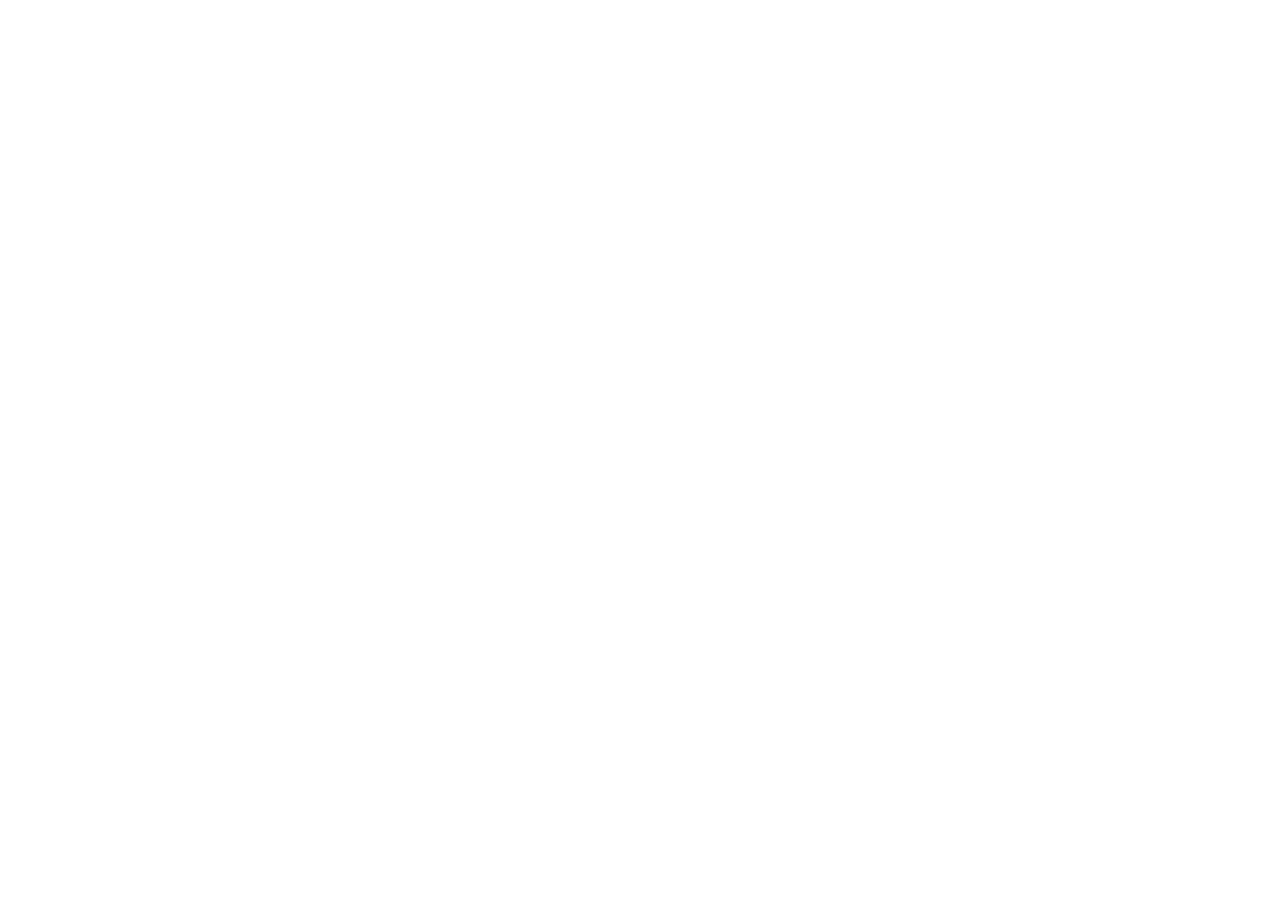
==== portfolio.html @ 0b8829f9 "Initial commit" ====
<!DOCTYPE html>
<html lang="en">
<head>
    <meta charset="UTF-8">
    <meta name="viewport" content="width=device-width, initial-scale=1.0">
    <title>Document</title>
</head>
<body>
    
</body>
</html>
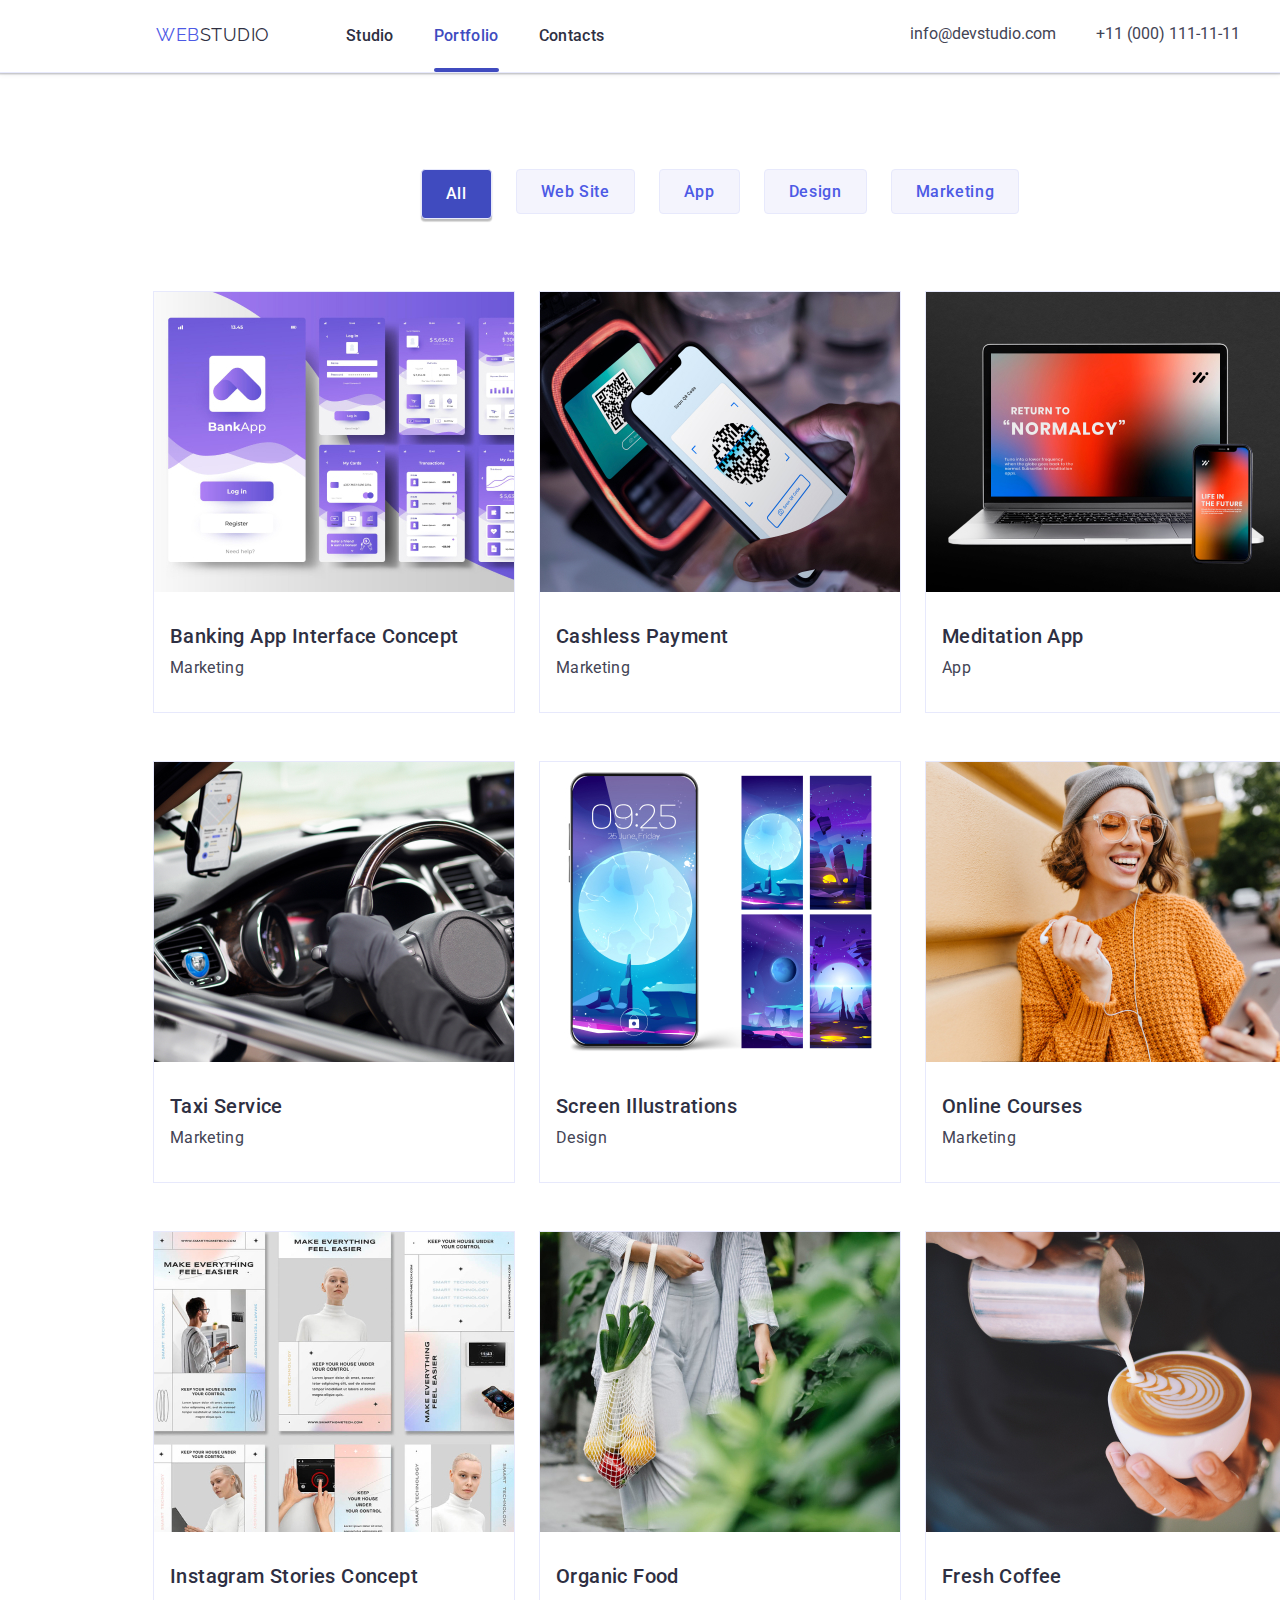
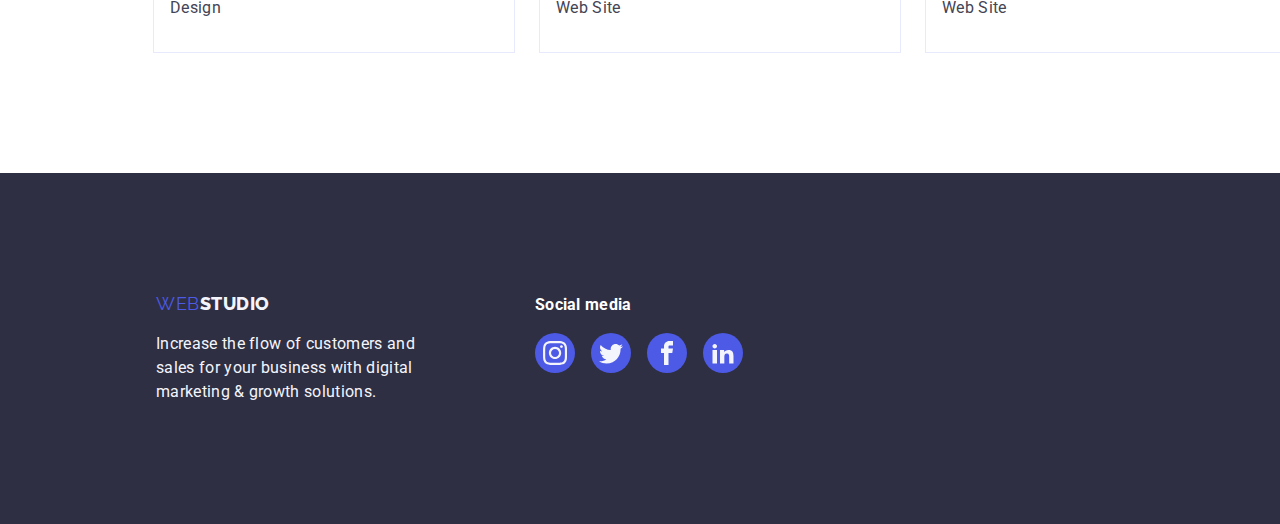
==== commit cd188d11: "update" ====
--- a/portfolio.html
+++ b/portfolio.html
@@ -1,11 +1,189 @@
 <!DOCTYPE html>
 <html lang="en">
+
 <head>
     <meta charset="UTF-8">
     <meta name="viewport" content="width=device-width, initial-scale=1.0">
-    <title>Document</title>
+    <meta http-equiv="x-ua-compatible" content="ie=edge">
+    <link rel="preconnect" href="https://fonts.googleapis.com">
+    <link rel="preconnect" href="https://fonts.gstatic.com" crossorigin>
+    <link
+        href="https://fonts.googleapis.com/css2?family=Raleway:wght@800&family=Roboto:wght@400;500;700;900&display=swap"
+        rel="stylesheet">
+    <link rel="stylesheet" href="node_modules/modern-normalize/modern-normalize.css">
+    <link rel="stylesheet" href="./css/styles.css" />
+    <title>Web Studio</title>
 </head>
+
 <body>
-    
+    <!-- header -->
+    <header class="header">
+        <div class="main-header-container container">
+            <nav class="navigation">
+                <a class="iris-logo" href="index.html">WEB<span class="header-text-logo-studio">STUDIO</span></a>
+                <ul class="nav-list">
+                    <li class="nav-list-item">
+                        <a class="nav-list-item-link" href="index.html">Studio</a>
+                    </li>
+
+                    <li class="nav-list-item">
+                        <a class="nav-list-item-link nav-active" href="./portfolio.html">Portfolio</a>
+                    </li>
+
+                    <li class="nav-list-item">
+                        <a class="nav-list-item-link" href="#footer">Contacts</a>
+                    </li>
+                </ul>
+            </nav>
+            <address class="address">
+                <ul class="header-address">
+                    <li class="header-address-item">
+                        <a class="header-address-link" href="mail:info@devstudio.com">info@devstudio.com</a>
+                    </li>
+
+                    <li class="header-address-item">
+                        <a class="header-address-link" href="tel:+11(000)111-11-11">+11 (000) 111-11-11</a>
+                    </li>
+                </ul>
+            </address>
+        </div>
+    </header>
+
+    <!-- main -->
+    <main>
+        <section class="fltr-btn section">
+            <div class="container btn-container">
+                <ul class="fltr-btn-list">
+                    <li class="fltr-btn-list-item"><button class="fltr-btn-item active" type="button">All</button></li>
+                    <li class="fltr-btn-list-item"><button class="fltr-btn-item" type="button">Web Site</button></li>
+                    <li class="fltr-btn-list-item"><button class="fltr-btn-item" type="button">App</button></li>
+                    <li class="fltr-btn-list-item"><button class="fltr-btn-item" type="button">Design</button></li>
+                    <li class="fltr-btn-list-item"><button class="fltr-btn-item" type="button">Marketing</button></li>
+                </ul>
+            </div>
+        </section>
+
+        <section class="card-feature-section">
+            <div class="container card-container">
+                <ul class="card-list">
+                    <li class="card-list-item">
+                        <img class="card-list-img" src="images1/port-image/p-img-1.jpg" alt="banking app" width="360" />
+                        <div class="card-content">
+                            <h3 class="card-list-item-title">Banking App Interface Concept</h3>
+                            <p class="class-card-designation">Marketing</p>
+                        </div>
+                    </li>
+
+                    <li class="card-list-item">
+                        <img class="card-list-img" src="images1/port-image/p-img-2.jpg" alt="banking app" width="360" />
+                        <div class="card-content">
+                            <h3 class="card-list-item-title">Cashless Payment</h3>
+                            <p class="class-card-designation">Marketing</p>
+                        </div>
+                    </li>
+
+                    <li class="card-list-item">
+                        <img class="card-list-img" src="images1/port-image/p-img-3.jpg" alt="banking app" width="360" />
+                        <div class="card-content">
+                            <h3 class="card-list-item-title">Meditation App</h3>
+                            <p class="class-card-designation">App</p>
+                        </div>
+                    </li>
+
+                    <li class="card-list-item">
+                        <img class="card-list-img" src="images1/port-image/p-img-4.jpg" alt="banking app" width="360" />
+                        <div class="card-content">
+                            <h3 class="card-list-item-title">Taxi Service</h3>
+                            <p class="class-card-designation">Marketing</p>
+                        </div>
+                    </li>
+
+                    <li class="card-list-item">
+                        <img class="card-list-img" src="images1/port-image/p-img-5.jpg" alt="banking app" width="360" />
+                        <div class="card-content">
+                            <h3 class="card-list-item-title">Screen Illustrations</h3>
+                            <p class="class-card-designation">Design</p>
+                        </div>
+                    </li>
+
+                    <li class="card-list-item">
+                        <img class="card-list-img" src="images1/port-image/p-img-6.jpg" alt="banking app" width="360" />
+                        <div class="card-content">
+                            <h3 class="card-list-item-title">Online Courses</h3>
+                            <p class="class-card-designation">Marketing</p>
+                        </div>
+                    </li>
+
+                    <li class="card-list-item">
+                        <img class="card-list-img" src="images1/port-image/p-img-7.jpg" alt="banking app" width="360" />
+                        <div class="card-content">
+                            <h3 class="card-list-item-title">Instagram Stories Concept</h3>
+                            <p class="class-card-designation">Design</p>
+                        </div>
+                    </li>
+
+                    <li class="card-list-item">
+                        <img class="card-list-img" src="images1/port-image/p-img-8.jpg" alt="banking app" width="360" />
+                        <div class="card-content">
+                            <h3 class="card-list-item-title">Organic Food</h3>
+                            <p class="class-card-designation">Web Site</p>
+                        </div>
+                    </li>
+
+                    <li class="card-list-item">
+                        <img class="card-list-img" src="images1/port-image/p-img-9.jpg" alt="banking app" width="360" />
+                        <div class="card-content">
+                            <h3 class="card-list-item-title">Fresh Coffee</h3>
+                            <p class="class-card-designation">Web Site</p>
+                        </div>
+                    </li>
+                </ul>
+            </div>
+        </section>
+    </main>
+
+    <footer class="footer">
+        <div class="footer-container container">
+            <div>
+                <a class="iris-logo" href="#header">WEB<span class="footer-text-logo-studio">STUDIO</span></a>
+                <p class="footer-text">Increase the flow of customers and <br>sales for your business with
+                    digital<br>marketing & growth solutions.</p>
+            </div>
+            <div>
+                <h2 class="social-media-title">Social media</h2>
+                <ul class="footer-social-media-list">
+                    <li class="footer-social-media-item">
+                        <a class="footer-social-media-link" href="#">
+                            <svg class="footer-social-media-icon icon-instagram">
+                                <use href="./images1/icons.svg#instagram-2"></use>
+                            </svg>
+                        </a>
+                    </li>
+                    <li class="footer-social-media-item">
+                        <a class="footer-social-media-link" href="#">
+                            <svg class="footer-social-media-icon icon-twitter">
+                                <use href="./images1/icons.svg#twitter"></use>
+                            </svg>
+                        </a>
+                    </li>
+                    <li class="footer-social-media-item">
+                        <a class="footer-social-media-link" href="#">
+                            <svg class="footer-social-media-icon icon-facebook">
+                                <use href="./images1/icons.svg#facebook"></use>
+                            </svg>
+                        </a>
+                    </li>
+                    <li class="footer-social-media-item">
+                        <a class="footer-social-media-link" href="#">
+                            <svg class="footer-social-media-icon icon-linkedin">
+                                <use href="./images1/icons.svg#linkedin2"></use>
+                            </svg>
+                        </a>
+                    </li>
+                </ul>
+            </div>
+        </div>
+    </footer>
 </body>
+
 </html>--- a/css/styles.css
+++ b/css/styles.css
@@ -0,0 +1,547 @@
+* {
+   margin: 0;
+   padding: 0;
+   box-sizing: border-box;
+}
+
+body {
+   font-family: "Roboto", sans-serif;
+}
+
+:root {
+   --IRIS: #4D5AE5;
+   --OCEAN: #404BBF;
+   --NAVY-BLUE: #2E2F42;
+   --SLATE: #434455;
+   --LIGHT-SLATE: #8E8F99;
+   --CORNFLOWER: #E7E9FC;
+   --CLOUD: #F4F4FD;
+   --NAVY-BLUE-modal: rgba(46, 47, 66, 0.40);
+   --GREY: rgba(46, 47, 66, 0.70);
+   --WHITE: #fff;
+   --DAIRY: #FCFCFC;
+   --GREEN: #31D0AA;
+}
+
+/* General Styles */
+ul {
+   list-style-type: none;
+}
+
+a {
+   text-decoration: none;
+}
+
+.iris-logo {
+   color: var(--IRIS);
+   font-family: Raleway;
+   font-size: 18px;
+   line-height: 1.17;
+   letter-spacing: 0.54px;
+   text-transform: uppercase;
+}
+
+.title {
+   color: var(--NAVY-BLUE);
+   text-align: center;
+   font-size: 36px;
+   font-weight: 700;
+   line-height: 1.11;
+   letter-spacing: 0.72px;
+   text-transform: capitalize;
+   margin-bottom: 72px;
+}
+
+.section {
+   padding: 120px 0;
+}
+
+.container {
+   width: 1440px;
+   margin: auto;
+}
+
+img {
+   display: block;
+   max-width: 100%;
+   height: auto;
+}
+
+button {
+   font-family: inherit;
+   cursor: pointer;
+   border: unset;
+   outline: none;
+}
+
+/* End of General Styles */
+
+/* Header & Top Nav */
+.header {
+   padding: 24px 0;
+   border-bottom: 1px solid var(--CORNFLOWER, #E7E9FC);
+   background: var(--WHITE, #FFF);
+   box-shadow: 0px 1px 6px 0px rgba(46, 47, 66, 0.08), 0px 1px 1px 0px rgba(46, 47, 66, 0.16), 0px 2px 1px 0px rgba(46, 47, 66, 0.08);
+}
+
+.header-text-logo-studio {
+   color: var(--NAVY-BLUE)
+}
+
+.main-header-container {
+   display: flex;
+   justify-content: space-between;
+   padding-left: 156px;
+   padding-right: 200px;
+}
+
+nav {
+   display: flex;
+   gap: 76px;
+}
+
+.nav-list {
+   display: flex;
+   gap: 40px;
+}
+
+.nav-list-item-link {
+   text-decoration: none;
+   color: var(--NAVY-BLUE);
+   font-size: 16px;
+   font-weight: 500;
+   line-height: 1.5;
+   letter-spacing: 0.32px;
+   position: relative;
+}
+
+.nav-active {
+   color: var(--OCEAN);
+}
+
+.nav-list-item-link:hover,
+.nav-list-item-link:focus {
+   color: var(--OCEAN);
+}
+
+.nav-list-item-link::after {
+   content: '';
+   height: 4px;
+   background: var(--OCEAN);
+   position: absolute;
+   left: 0;
+   bottom: -27px;
+   border-radius: 2px;
+}
+
+.nav-list-item-link:hover::after {
+   width: 100%;
+}
+
+.nav-active::after {
+   content: '';
+   height: 4px;
+   background-color: var(--OCEAN);
+   position: absolute;
+   left: 0;
+   bottom: -27px;
+   border-radius: 2px;
+   width: 100%;
+}
+
+address {
+   font-style: normal;
+}
+
+.header-address {
+   display: inline-flex;
+   gap: 40px;
+}
+
+.header-address-link {
+   color: var(--SLATE);
+}
+
+.header-address a:hover,
+.header-address a:focus {
+   color: var(--OCEAN);
+}
+
+/* End of Header & Top Nav  */
+
+/* Hero Section */
+.hero-section {
+   background: linear-gradient(rgba(46, 47, 66, 0.70), rgba(46, 47, 66, 0.70)),
+      url(/images1/people-office.jpg);
+   padding: 188px 0;
+   background-repeat: round;
+   text-align: center;
+}
+
+.hero-title {
+   font-size: 56px;
+   font-weight: 700;
+   line-height: 1.07;
+   letter-spacing: 1.12px;
+   margin-bottom: 48px;
+   color: var(--WHITE);
+}
+
+.btn {
+   color: var(--WHITE);
+   background-color: var(--IRIS);
+   border: unset;
+   border-radius: 4px;
+   font-family: "Roboto";
+   font-size: 16px;
+   font-style: normal;
+   font-weight: 500;
+   line-height: 1.5;
+   padding: 16px 32px;
+   text-transform: capitalize;
+   cursor: pointer;
+}
+
+.btn:hover {
+   background-color: var(--OCEAN);
+}
+
+/* End of Hero Section */
+
+/* Advantage Section */
+.adv-section {
+   display: flex;
+   padding-top: 120px;
+    
+}
+
+.adv-list {
+   display: flex;
+   gap: 24px;
+   justify-content: center;
+}
+
+.adv-item {
+   display: inline-block;
+
+}
+
+.adv-icon {
+   width: 264px;
+   height: 112px;
+   padding: 24px 100px;
+   margin-bottom: 8px;
+   background-color: var(--CLOUD);
+   border-radius: 4px;
+}
+
+.adv-title {
+   color: var(--NAVY-BLUE);
+   font-size: 20px;
+   font-style: normal;
+   font-weight: 500;
+   line-height: 1.2;
+   letter-spacing: 0.4px;
+   margin-bottom: 8px;
+}
+
+.adv-description {
+   color: var(--SLATE);
+   font-size: 16px;
+   font-weight: 400;
+   line-height: 1.5;
+   letter-spacing: 0.32px;
+}
+
+/* End of Advantage Section */
+
+/* What Are We Doing Section */
+.what-are-we-doing-list {
+   display: flex;
+   justify-content: center;
+   gap: 24px;
+}
+
+/* End of What Are We Doing Section */
+
+/* Our Team Section */
+.our-team-section {
+   background-color: var(--CLOUD);
+}
+
+.our-team-list {
+   display: flex;
+   gap: 24px;
+   justify-content: center;
+}
+
+.our-team-item {
+   display: inline-block;
+   border-radius: 0px 0px 4px 4px;
+   background-color: var(--WHITE);
+   box-shadow: 0px 1px 3px rgba(0, 0, 0, 0.12), 0px 1px 1px rgba(0, 0, 0, 0.14), 0px 2px 1px rgba(0, 0, 0, 0.2);
+   height: 428px;
+}
+
+.our-team-item-container {
+   padding: 32px 0px;
+}
+
+.our-team-name {
+   font-size: 20px;
+   font-weight: 500;
+   line-height: 1.2;
+   letter-spacing: 0.4px;
+   color: var(--NAVY-BLUE);
+   text-align: center;
+   margin-bottom: 8px;
+}
+
+.our-team-position {
+   color: var(--SLATE);
+   text-align: center;
+   font-size: 16px;
+   line-height: 1.5;
+   letter-spacing: 0.32px;
+}
+
+.social-media-list {
+   display: flex;
+   justify-content: center;
+   align-items: center;
+   gap: 24px;
+   padding: 8px 0px 32px 0px;
+    
+}
+
+.social-media-link {
+   border-radius: 50%;
+   background-color: var(--IRIS);
+   padding: 12px;
+   display: flex;
+    
+}
+
+.social-media-icon {
+   display: flex;
+   justify-content: center;
+   width: 16px;
+   height: 16px;
+   fill: var(--CLOUD);
+}
+
+
+.social-media-link:hover,
+.social-media-link:focus {
+   background-color: var(--GREEN);
+}
+
+/* End of Our Team Section */
+
+/* Customer Section */
+.customer-section {
+   padding: 120px 0px;
+}
+
+.customer-title {
+   color: var(--NAVY-BLUE);
+   font-size: 36px;
+   line-height: 2.5;
+   letter-spacing: 0.72px;
+   text-transform: capitalize;
+}
+
+.customer-list {
+   display: flex;
+   gap: 24px;
+   justify-content: center;
+}
+
+.customer-list-item {
+   transition: border-color 250ms cubic-bezier(0.4, 0, 0.2, 1),
+      color 250ms cubic-bezier(0.4, 0, 0.2, 1);
+}
+
+.customer-list-item-link {
+   display: flex;
+   border-radius: 4px;
+   border: 1px solid var(--LIGHT-SLATE);
+   padding: 16px 32px;
+   justify-content: center;
+   align-items: center;
+   color: var(--LIGHT-SLATE);
+   transition: border-color 250ms cubic-bezier(0.4, 0, 0.2, 1),
+      color 250ms cubic-bezier(0.4, 0, 0.2, 1);
+}
+
+.customer-icon-svg {
+   width: 104px;
+   height: 56px;
+   display: flex;
+   fill: currentColor;
+}
+
+.customer-list-item-link:hover,
+.customer-list-item-link:focus {
+   border-color: var(--OCEAN);
+   color: var(--OCEAN);
+}
+
+/* Footer */
+.footer-container {
+   display: flex;
+   column-gap: 120px;
+}
+
+.footer {
+   background: var(--NAVY-BLUE);
+   padding: 120px 0;
+   padding-left: 156px;
+}
+
+.footer-text-logo-studio {
+   color: var(--CLOUD);
+   font-family: Raleway;
+   font-size: 18px;
+   font-weight: 800;
+   line-height: 1.17;
+   letter-spacing: 0.54px;
+   text-transform: uppercase;
+}
+
+.footer-text {
+   color: var(--CLOUD);
+   font-size: 16px;
+   line-height: 1.5;
+   letter-spacing: 0.32px;
+   margin-top: 17.5px;
+}
+
+.social-media-title {
+   font-size: 16px;
+   margin-bottom: 16px;
+   color: #fff;
+   line-height: 1.5;
+   letter-spacing: 0.32px;
+}
+
+.footer-social-media-list {
+   display: flex;
+   justify-content: center;
+   flex-wrap: wrap;
+   column-gap: 16px;
+}
+
+.footer-social-media-link {
+   display: flex;
+   background-color: var(--IRIS);
+   border-radius: 50%;
+   padding: 8px;
+   align-items: center;
+   fill: currentColor;
+}
+
+.footer-social-media-icon {
+   width: 24px;
+   height: 24px;
+   color: var(--CLOUD);
+}
+
+.footer-social-media-link:hover,
+.footer-social-media-link:focus {
+   background-color: var(--GREEN);
+}
+
+
+/* End of Footer */
+
+
+/* PORTFOLIO.HTML */
+
+/* filter */
+.fltr-btn {
+   padding: 96px 0px 72px 0px;
+}
+
+.fltr-btn-list {
+   display: flex;
+   justify-content: center;
+   gap: 24px;
+}
+
+.fltr-btn-item {
+   background-color: var(--CLOUD);
+   color: var(--IRIS);
+   border-radius: 4px;
+   border: 1px solid var(--CORNFLOWER);
+   text-align: center;
+   font-size: 16px;
+   font-weight: 500;
+   padding: 12px 24px;
+   letter-spacing: 0.64px;
+}
+
+.fltr-btn-item.active {
+   border-radius: 4px;
+   background: var(--OCEAN);
+   box-shadow: 0px 2px 2px 0px rgba(0, 0, 0, 0.12), 0px 2px 1px 0px rgba(0, 0, 0, 0.08), 0px 3px 1px 0px rgba(0, 0, 0, 0.10);
+   color: var(--CORNFLOWER);
+   color: var(--WHITE);
+   text-align: center;
+   font-size: 16px;
+   font-weight: 500;
+   line-height: 1.5;
+   letter-spacing: 0.64px;
+   padding: 12px 24px;
+}
+
+.fltr-btn-list button:hover {
+   color: var(--WHITE);
+   background-color: var(--OCEAN);
+   box-shadow: 0px 2px 2px 0px rgba(0, 0, 0, 0.12), 0px 2px 1px 0px rgba(0, 0, 0, 0.08), 0px 3px 1px 0px rgba(0, 0, 0, 0.10);
+}
+
+/* Card Section */
+
+.card-feature-section {
+   padding-bottom: 120px;
+}
+
+.card-list {
+   display: flex;
+   justify-content: center;
+   flex-wrap: wrap;
+   column-gap: 24px;
+   row-gap: 48px;
+}
+
+.card-list-item {
+   display: inline-block;
+   border: 1px solid var(--CORNFLOWER);
+   background-color: var(--WHITE);
+}
+
+.card-content {
+   padding: 32px 16px;
+}
+
+.card-list-item-title {
+   color: var(--NAVY-BLUE);
+   font-family: Roboto;
+   font-size: 20px;
+   font-style: normal;
+   font-weight: 500;
+   line-height: 1.2;
+   letter-spacing: 0.4px;
+   margin-bottom: 8px;
+}
+
+.class-card-designation {
+   color: var(--SLATE, #434455);
+   font-family: Roboto;
+   font-size: 16px;
+   font-style: normal;
+   font-weight: 400;
+   line-height: 1.5;
+   letter-spacing: 0.32px;
+}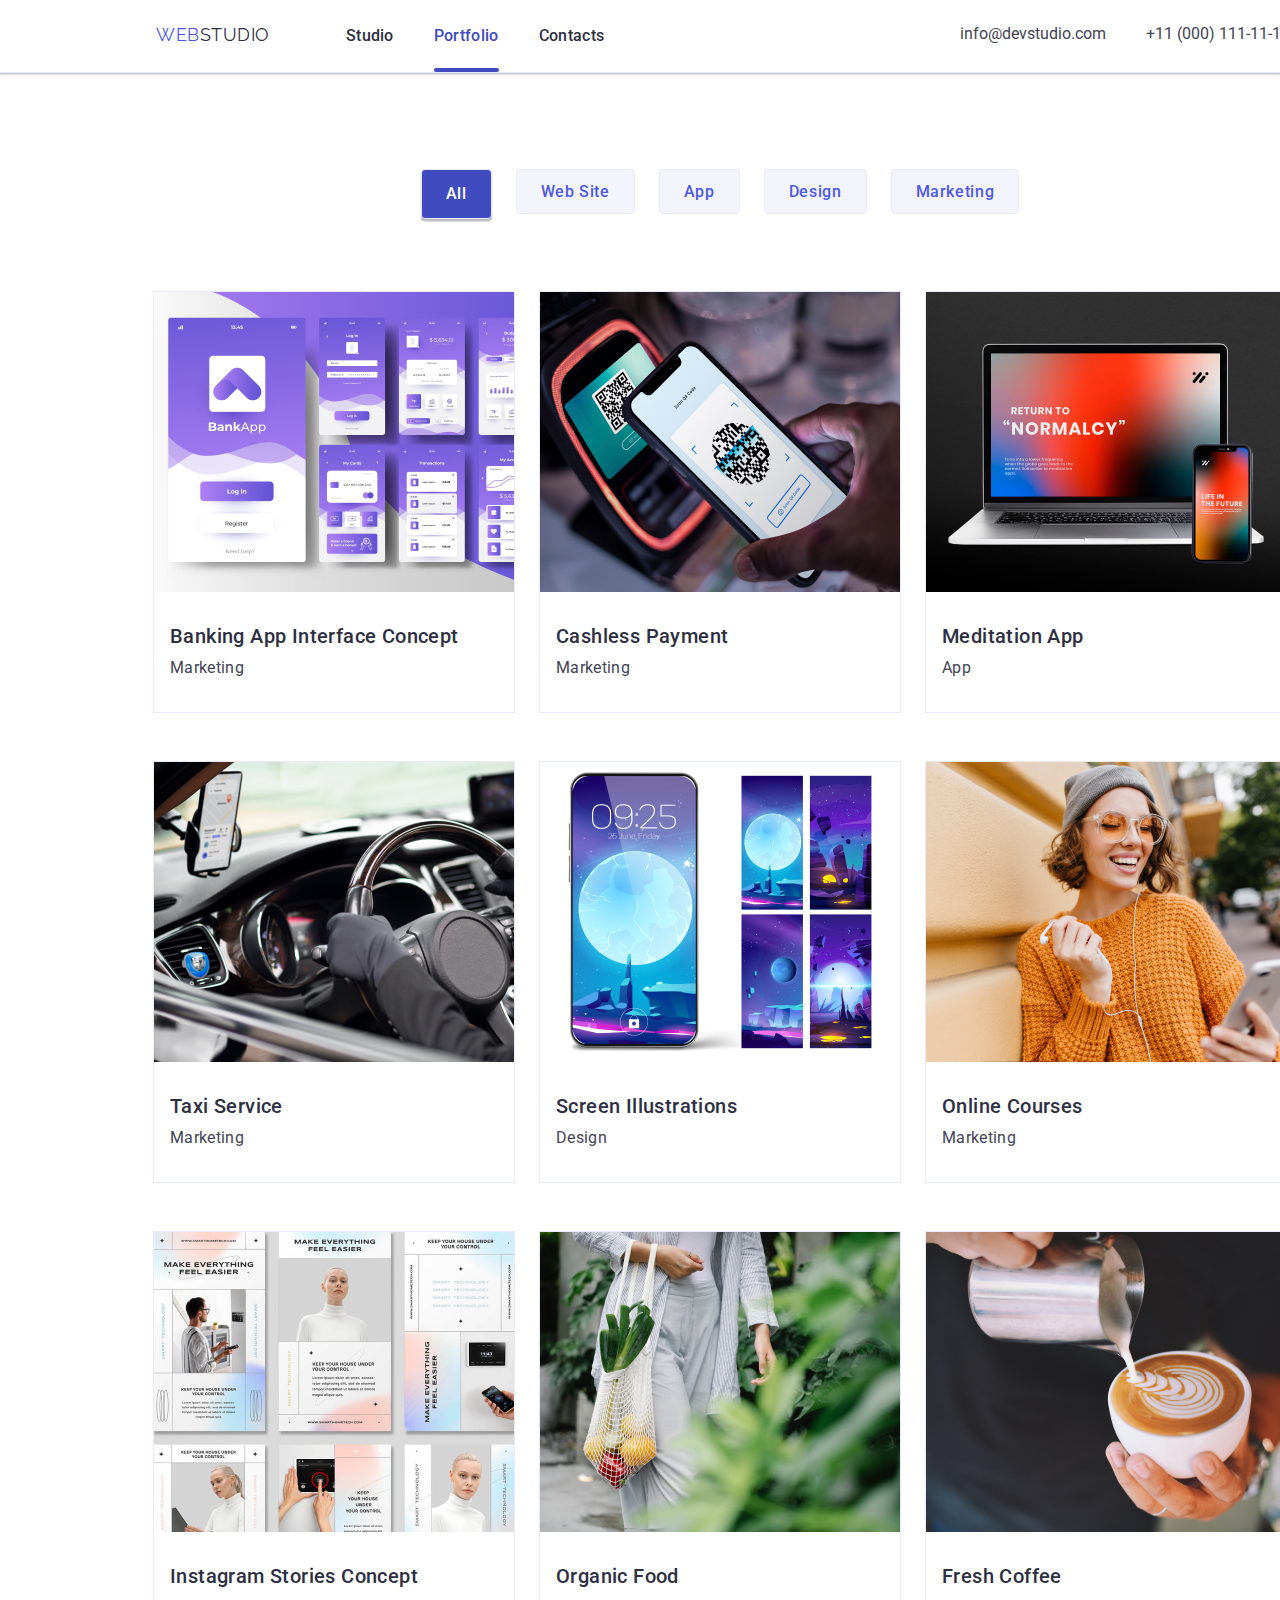
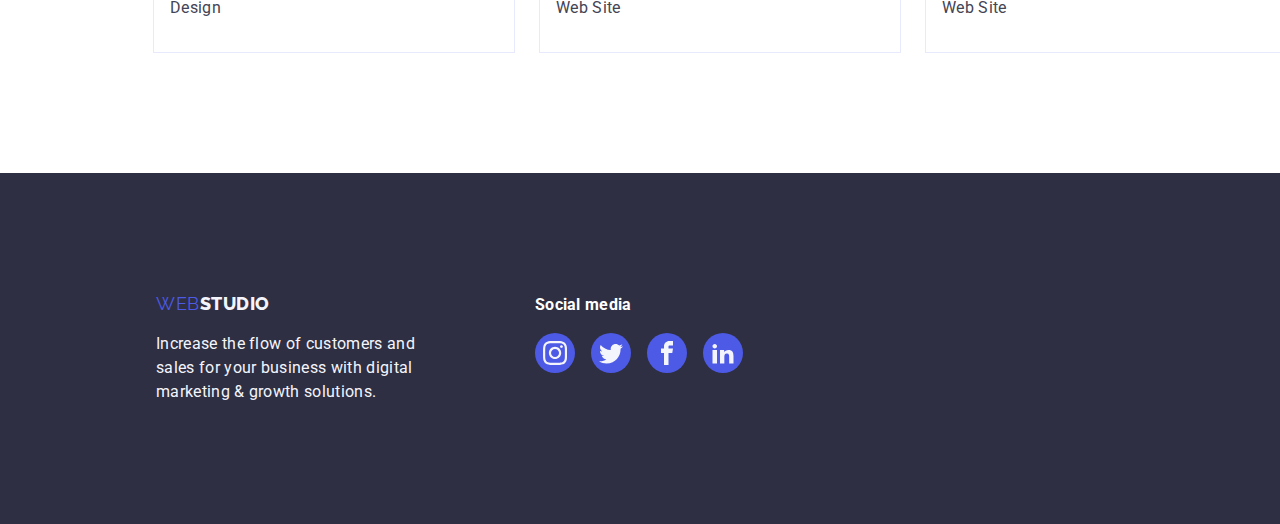
==== commit 12752462: "update" ====
--- a/portfolio.html
+++ b/portfolio.html
@@ -154,28 +154,28 @@
                 <ul class="footer-social-media-list">
                     <li class="footer-social-media-item">
                         <a class="footer-social-media-link" href="#">
-                            <svg class="footer-social-media-icon icon-instagram">
+                            <svg class="footer-social-media-icon">
                                 <use href="./images1/icons.svg#instagram-2"></use>
                             </svg>
                         </a>
                     </li>
                     <li class="footer-social-media-item">
                         <a class="footer-social-media-link" href="#">
-                            <svg class="footer-social-media-icon icon-twitter">
+                            <svg class="footer-social-media-icon">
                                 <use href="./images1/icons.svg#twitter"></use>
                             </svg>
                         </a>
                     </li>
                     <li class="footer-social-media-item">
                         <a class="footer-social-media-link" href="#">
-                            <svg class="footer-social-media-icon icon-facebook">
+                            <svg class="footer-social-media-icon">
                                 <use href="./images1/icons.svg#facebook"></use>
                             </svg>
                         </a>
                     </li>
                     <li class="footer-social-media-item">
                         <a class="footer-social-media-link" href="#">
-                            <svg class="footer-social-media-icon icon-linkedin">
+                            <svg class="footer-social-media-icon">
                                 <use href="./images1/icons.svg#linkedin2"></use>
                             </svg>
                         </a>
--- a/css/styles.css
+++ b/css/styles.css
@@ -92,7 +92,7 @@
    display: flex;
    justify-content: space-between;
    padding-left: 156px;
-   padding-right: 200px;
+   padding-right: 150px;
 }
 
 nav {
@@ -172,7 +172,7 @@
 /* Hero Section */
 .hero-section {
    background: linear-gradient(rgba(46, 47, 66, 0.70), rgba(46, 47, 66, 0.70)),
-      url(/images1/people-office.jpg);
+      url(../images1/people-office.jpg);
    padding: 188px 0;
    background-repeat: round;
    text-align: center;
